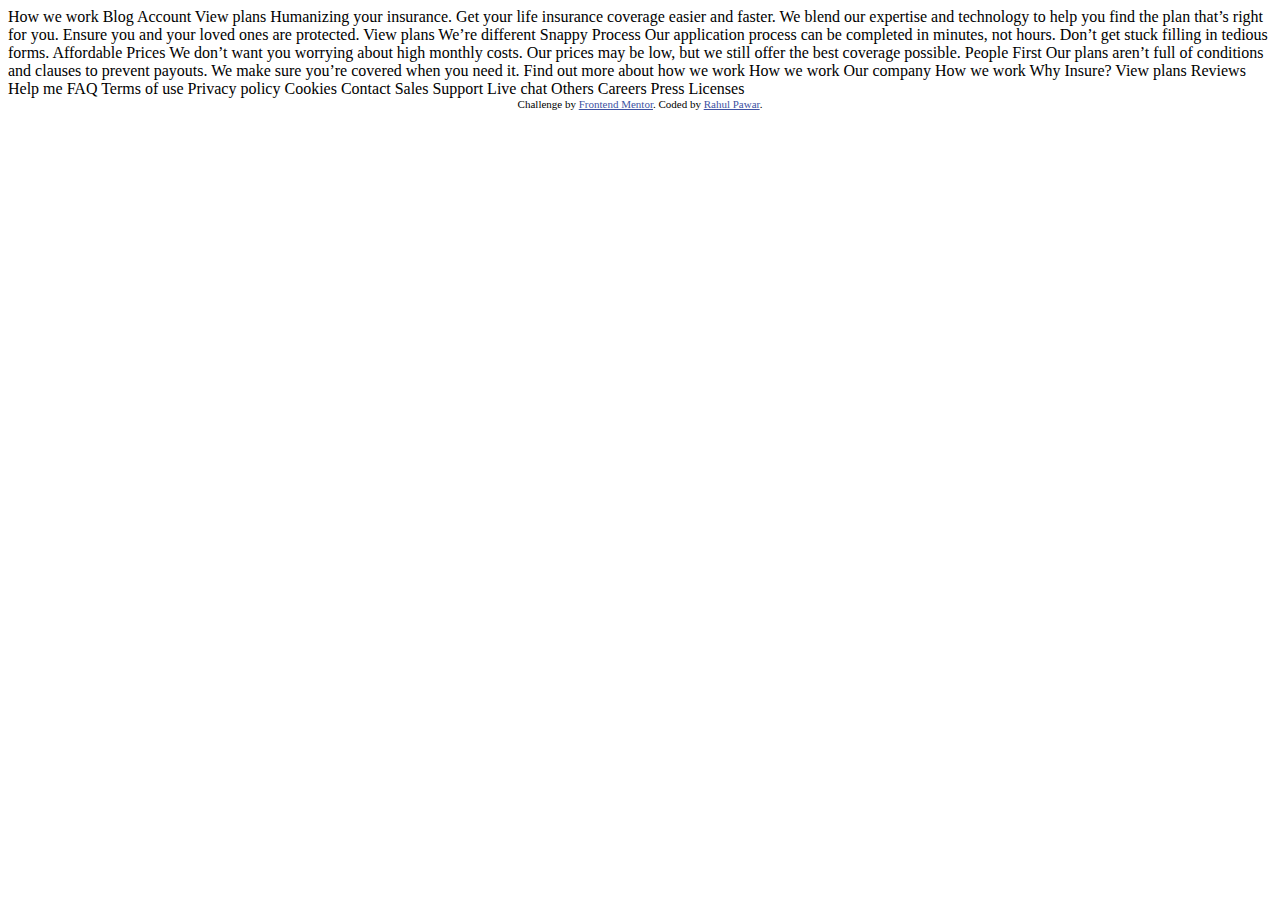
==== challenge2/index.html @ 1492d922 "Added my name as coder" ====
<!DOCTYPE html>
<html lang="en">
  <head>
    <meta charset="UTF-8" />
    <meta name="viewport" content="width=device-width, initial-scale=1.0" />
    <!-- displays site properly based on user's device -->

    <title>Challenge 2 | Insure landing page</title>

    <!-- Feel free to remove these styles or customise in your own stylesheet 👍 -->
    <style>
      .attribution {
        font-size: 11px;
        text-align: center;
      }
      .attribution a {
        color: #3e52a3;
      }
    </style>
  </head>
  <body>
    How we work Blog Account View plans Humanizing your insurance. Get your life
    insurance coverage easier and faster. We blend our expertise and technology
    to help you find the plan that’s right for you. Ensure you and your loved
    ones are protected. View plans We’re different Snappy Process Our
    application process can be completed in minutes, not hours. Don’t get stuck
    filling in tedious forms. Affordable Prices We don’t want you worrying about
    high monthly costs. Our prices may be low, but we still offer the best
    coverage possible. People First Our plans aren’t full of conditions and
    clauses to prevent payouts. We make sure you’re covered when you need it.
    Find out more about how we work How we work Our company How we work Why
    Insure? View plans Reviews Help me FAQ Terms of use Privacy policy Cookies
    Contact Sales Support Live chat Others Careers Press Licenses

    <div class="attribution">
      Challenge by
      <a href="https://www.frontendmentor.io?ref=challenge" target="_blank"
        >Frontend Mentor</a
      >. Coded by <a href="#">Rahul Pawar</a>.
    </div>
  </body>
</html>
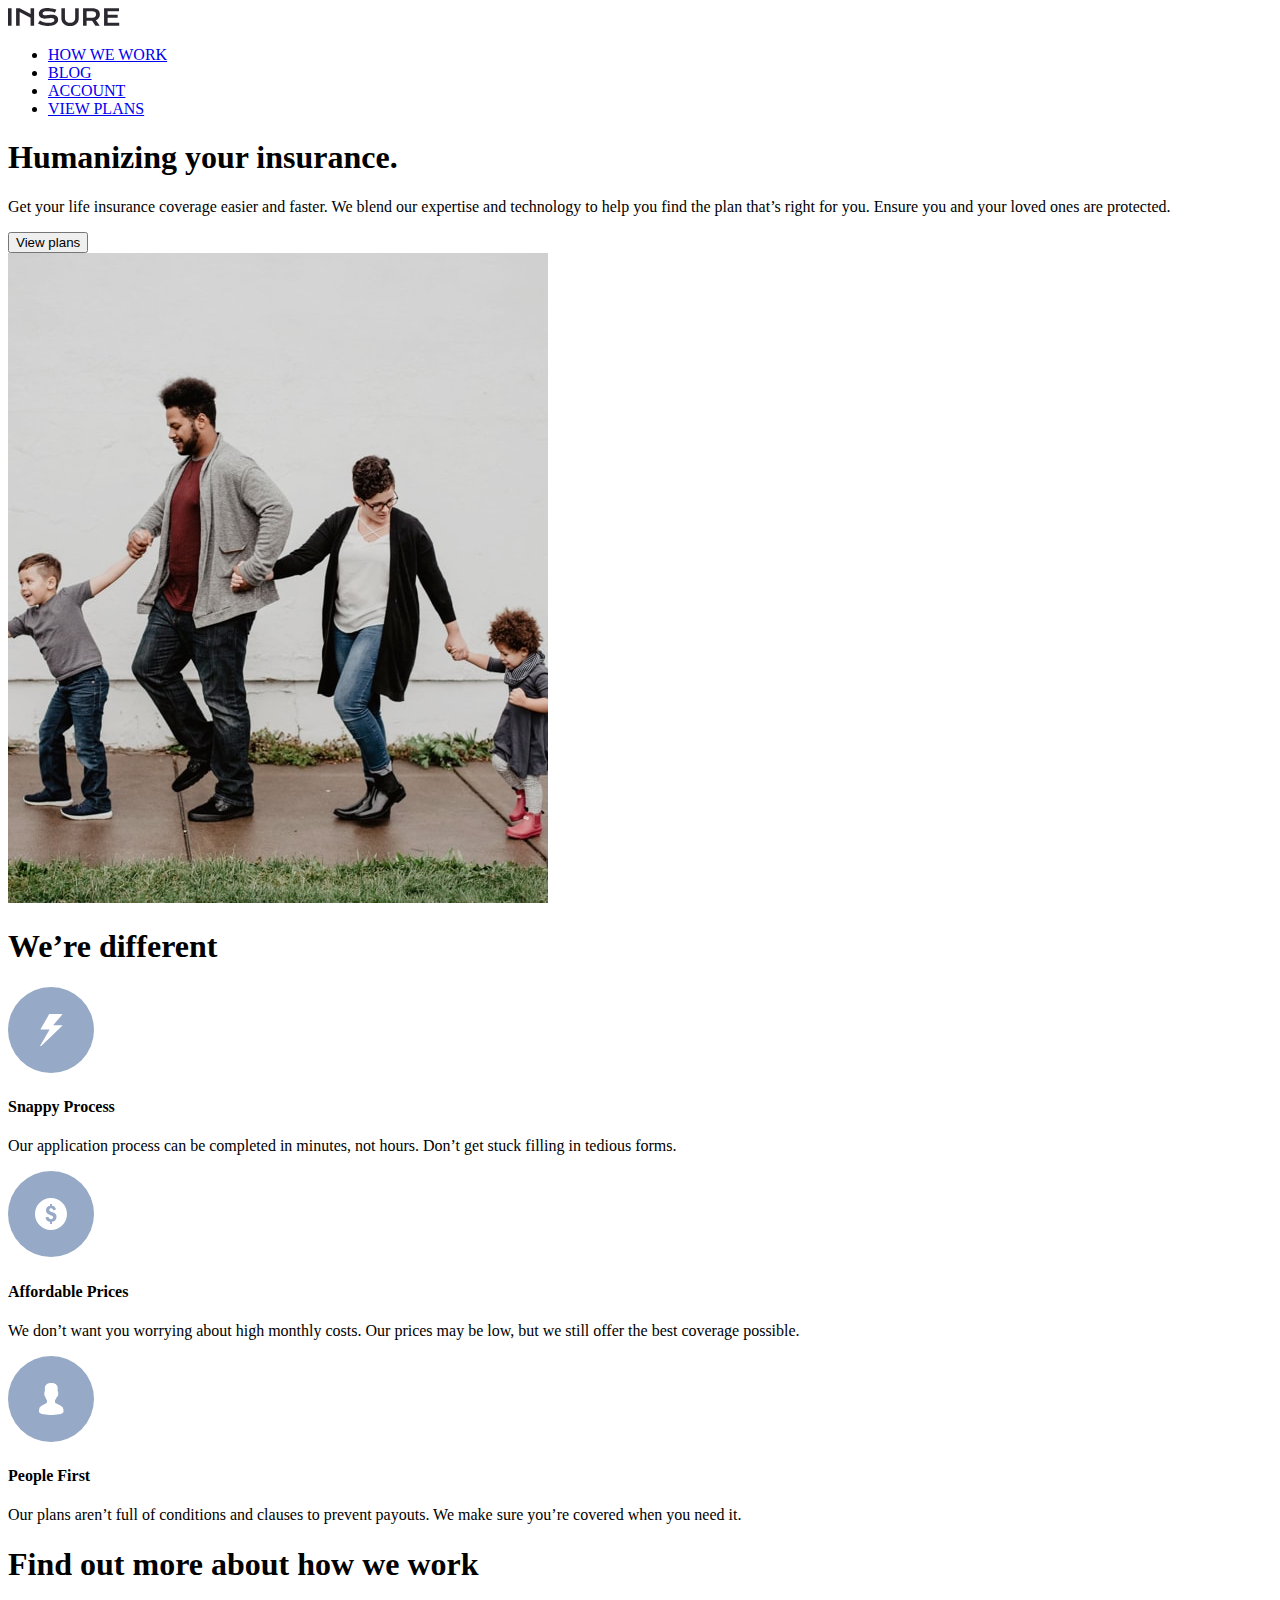
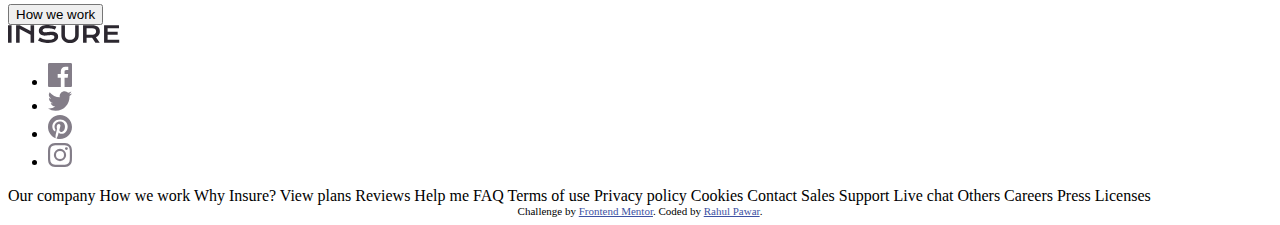
==== commit 20c6f934: "Added HTML Code" ====
--- a/challenge2/index.html
+++ b/challenge2/index.html
@@ -3,6 +3,7 @@
   <head>
     <meta charset="UTF-8" />
     <meta name="viewport" content="width=device-width, initial-scale=1.0" />
+    <meta http-eqiv="X-UA-Compatible" content="ie=edge">
     <!-- displays site properly based on user's device -->
 
     <title>Challenge 2 | Insure landing page</title>
@@ -19,16 +20,99 @@
     </style>
   </head>
   <body>
-    How we work Blog Account View plans Humanizing your insurance. Get your life
-    insurance coverage easier and faster. We blend our expertise and technology
-    to help you find the plan that’s right for you. Ensure you and your loved
-    ones are protected. View plans We’re different Snappy Process Our
-    application process can be completed in minutes, not hours. Don’t get stuck
-    filling in tedious forms. Affordable Prices We don’t want you worrying about
-    high monthly costs. Our prices may be low, but we still offer the best
-    coverage possible. People First Our plans aren’t full of conditions and
-    clauses to prevent payouts. We make sure you’re covered when you need it.
-    Find out more about how we work How we work Our company How we work Why
+    <nav class="navbar">
+     <div class="container">
+      <div class="flex">
+        <img src="./images/logo.svg" alt="INSURE logo">
+        <ul>
+          <li><a href="#">HOW WE WORK</a></li>
+        <li><a href="#">BLOG</a></li>
+        <li><a href="#">ACCOUNT</a></li>
+        <li><a href="#">VIEW PLANS</a></li>
+        </ul>
+      </div>
+     </div>
+    </nav>
+    <header>
+      <div class="container">
+        <div class="flex">
+         <div>
+          <h1>
+            Humanizing your insurance. 
+          </h1>
+          <p>
+            
+            Get your life insurance coverage easier and faster. We blend our expertise and technology
+           to help you find the plan that’s right for you. Ensure you and your loved
+           ones are protected. 
+          </p>
+          <button class="btn">
+            View plans
+          </button>
+         </div>
+         <div>
+           <img src="./images/image-intro-desktop.jpg">
+         </div>
+        </div>
+      </div>
+    </header>
+    <div class="container">
+      <h1>We’re different</h1>
+      <div class="flex">
+        <div>
+          <img src="./images/icon-snappy-process.svg" alt="snappy logo">
+          <h4>Snappy Process</h4>
+          <p> Our application process can be completed in minutes, not hours. Don’t get stuck
+            filling in tedious forms.</p>
+        </div>
+        <div>
+          <img src="./images/icon-affordable-prices.svg" alt="price icon">
+          <h4> Affordable Prices </h4>
+          <p>We don’t want you worrying about
+            high monthly costs. Our prices may be low, but we still offer the best
+            coverage possible. </p>
+        </div>
+        <div>
+          <img src="./images/icon-people-first.svg" alt="ppl first">
+          <h4>People First </h4>
+          <p>
+            Our plans aren’t full of conditions and
+            clauses to prevent payouts. We make sure you’re covered when you need it.</p>
+        </div>
+      </div>
+    </div>
+    <section class="container bg">
+      <!-- it has padding take care while css -->
+      <div class="flex">
+        <div>
+          <h1>Find out more about how we work</h1>
+        </div>
+        <div>
+          <button class="btn">How we work</button>
+        </div>
+      </div>
+    </section>
+    <footer>
+      <div class="container">
+        <div class="flex">
+          <div>
+            <img src="./images/logo.svg" alt="INSURE Logo">
+          </div>
+          <div>
+            <ul>
+              <li><i><a href="#"><img src="./images/icon-facebook.svg" alt="FB"></a></i></li>
+              <li><i><a href="#"><img src="./images/icon-twitter.svg" alt="Twitter"></a></i></li>
+              <li><i><a href="#"><img src="./images/icon-pinterest.svg" alt="Pinterest"></a></i></li>
+              <li><i><a href="#"><img src="./images/icon-instagram.svg" alt="Instagram"></a></i></li>
+            </ul>
+          </div>
+        </div>
+        
+      </div>
+    </footer>
+    
+     
+      Our company How we work Why
     Insure? View plans Reviews Help me FAQ Terms of use Privacy policy Cookies
     Contact Sales Support Live chat Others Careers Press Licenses
 
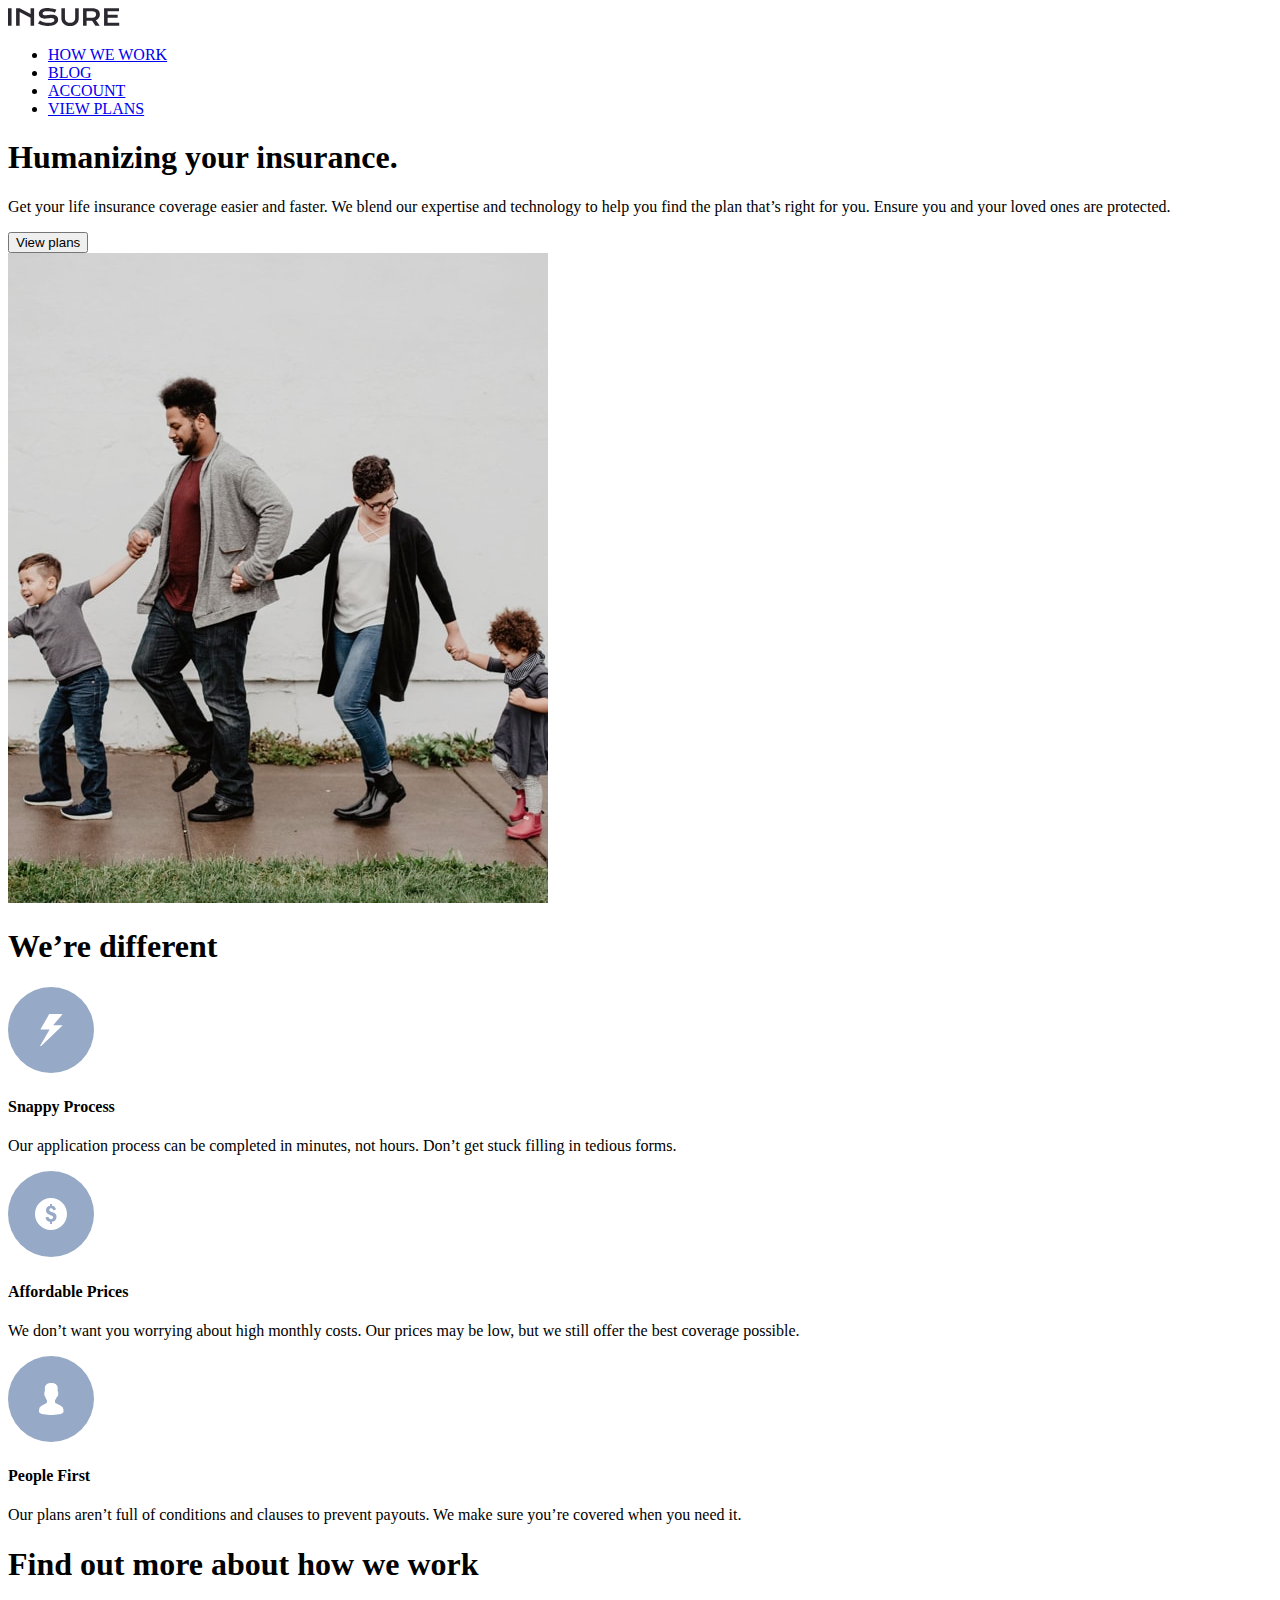
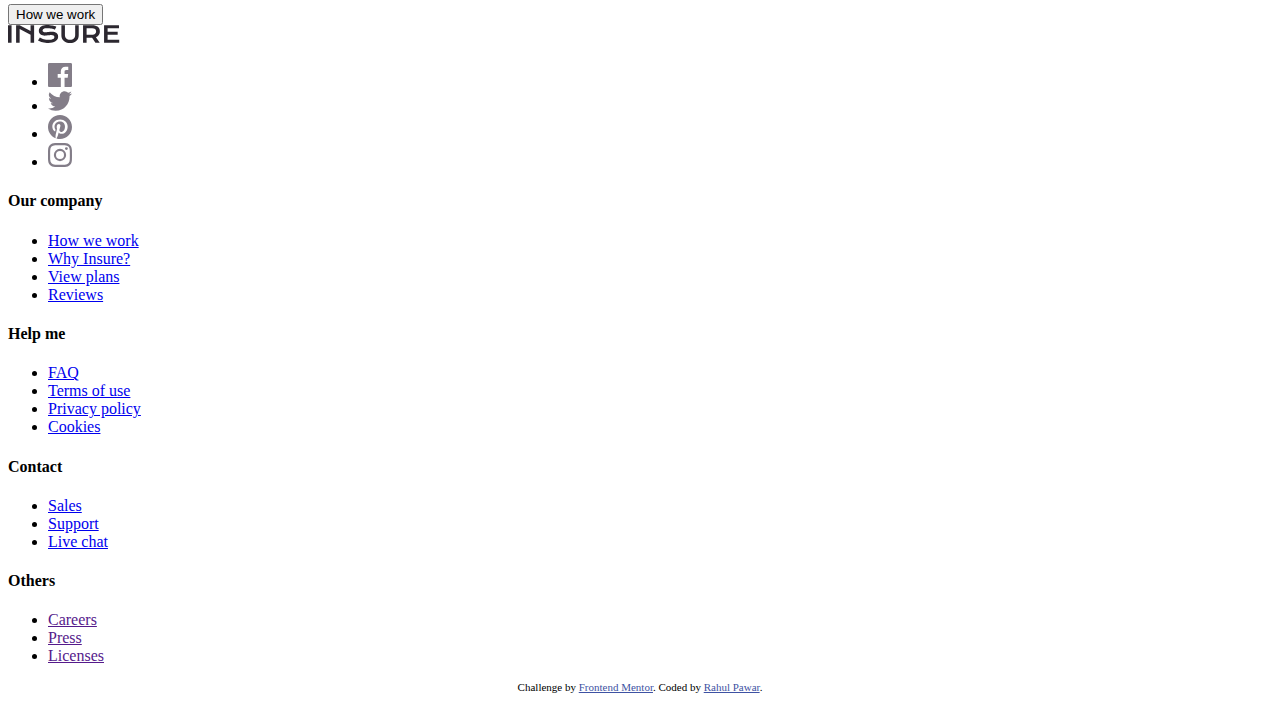
==== commit 72f6caab: "HTML done page content placed" ====
--- a/challenge2/index.html
+++ b/challenge2/index.html
@@ -107,14 +107,48 @@
             </ul>
           </div>
         </div>
-        
+        <div class="flex">
+          <div>
+            <h4>Our company</h4>
+            <ul>
+              <li><a href="#">How we work</a></li>
+              <li><a href="#">Why Insure?</a></li>
+              <li><a href="#">View plans</a></li>
+              <li><a href="#">Reviews</a></li>
+            </ul>
+          </div>
+          <div>
+            <h4>Help me</h4>
+            <ul>
+              <li><a href="#">FAQ</a></li>
+              <li><a href="#">Terms of use</a></li>
+              <li><a href="#">Privacy policy</a></li>
+              <li><a href="#">Cookies</a></li>
+            </ul>
+          </div>
+          <div>
+            <h4>Contact</h4>
+            <ul>
+              <li><a href="#">Sales</a></li>
+              <li><a href="#">Support</a></li>
+              <li><a href="#">Live chat</a></li>
+            </ul>
+          </div>
+          <div>
+            <h4>Others</h4>
+            <ul>
+              <li><a href="">Careers</a></li>
+              <li><a href="">Press </a></li>
+              <li><a href="">Licenses</a></li>
+            </ul>
+          </div>
+        </div>
       </div>
     </footer>
     
      
-      Our company How we work Why
-    Insure? View plans Reviews Help me FAQ Terms of use Privacy policy Cookies
-    Contact Sales Support Live chat Others Careers Press Licenses
+               
+          
 
     <div class="attribution">
       Challenge by
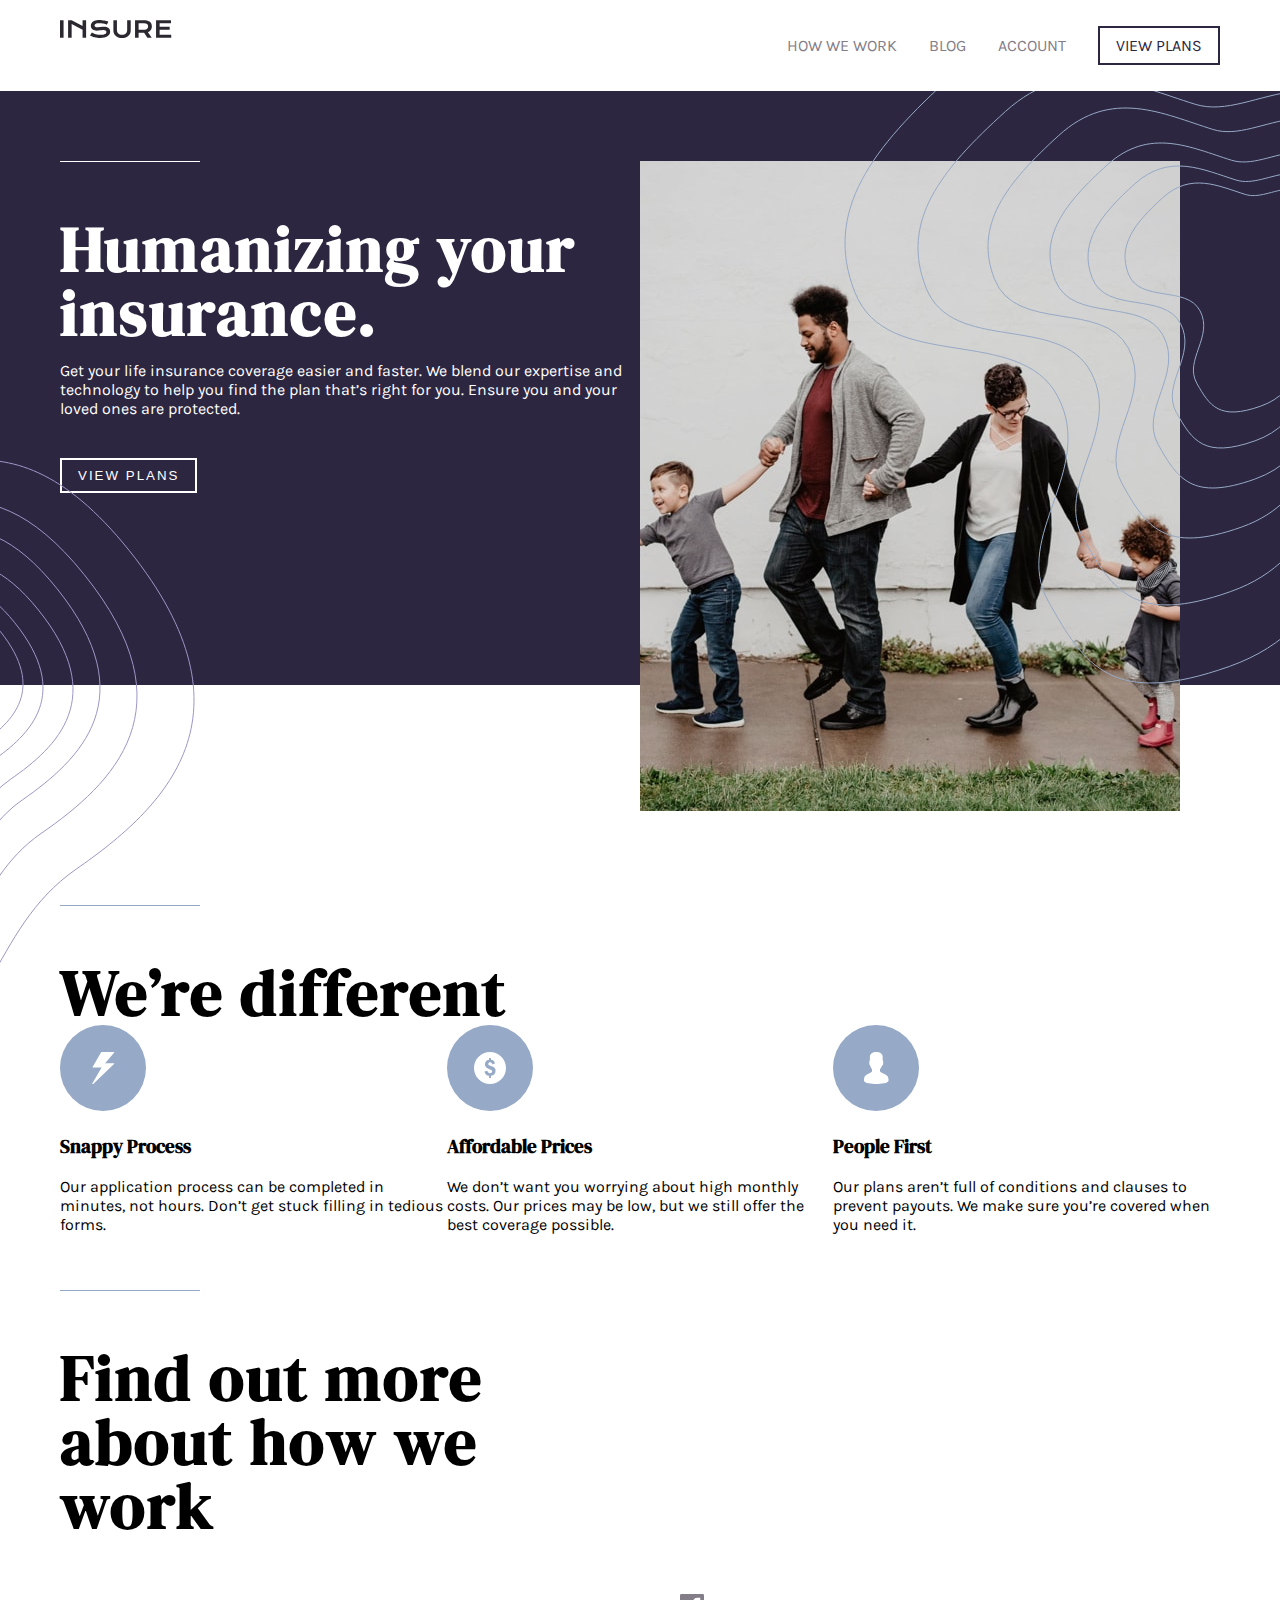
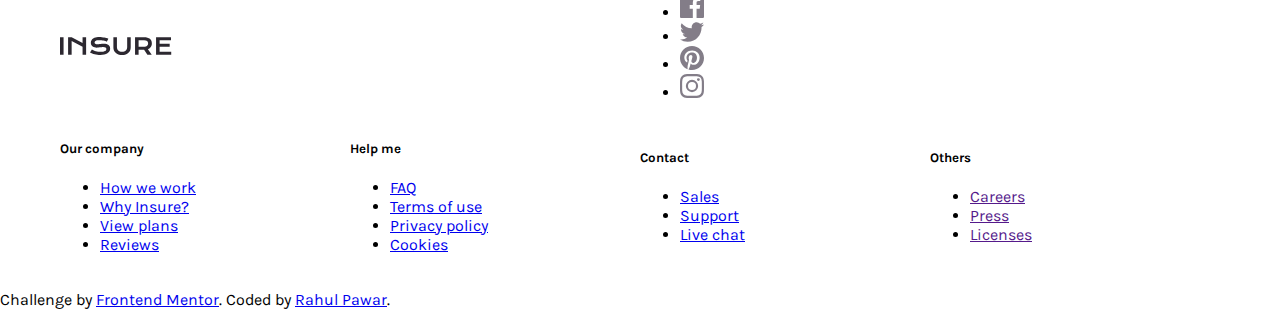
==== commit ae581a7f: "nav and header set" ====
--- a/challenge2/index.html
+++ b/challenge2/index.html
@@ -1,160 +1,151 @@
 <!DOCTYPE html>
 <html lang="en">
-  <head>
-    <meta charset="UTF-8" />
-    <meta name="viewport" content="width=device-width, initial-scale=1.0" />
-    <meta http-eqiv="X-UA-Compatible" content="ie=edge">
-    <!-- displays site properly based on user's device -->
 
-    <title>Challenge 2 | Insure landing page</title>
+<head>
+  <meta charset="UTF-8" />
+  <meta name="viewport" content="width=device-width, initial-scale=1.0" />
+  <meta http-eqiv="X-UA-Compatible" content="ie=edge">
+  <!-- displays site properly based on user's device -->
+  <link rel="icon" type="image/png" sizes="32x32" href="./images/favicon-32x32.png"/>
+  <link href="https://fonts.googleapis.com/css2?family=DM+Serif+Display&display=swap" rel="stylesheet">
+  <link href="https://fonts.googleapis.com/css2?family=Karla&display=swap" rel="stylesheet">
+  <link rel="stylesheet" href="style.css">
+  <title>Challenge 2 | Insure landing page</title>  
+</head>
 
-    <!-- Feel free to remove these styles or customise in your own stylesheet 👍 -->
-    <style>
-      .attribution {
-        font-size: 11px;
-        text-align: center;
-      }
-      .attribution a {
-        color: #3e52a3;
-      }
-    </style>
-  </head>
-  <body>
-    <nav class="navbar">
-     <div class="container">
-      <div class="flex">
-        <img src="./images/logo.svg" alt="INSURE logo">
+<body>
+  <nav class="navbar">
+    <div class="container">
+      <div class="flex start">
+        <div>
+          <img src="./images/logo.svg" alt="INSURE logo">
+        </div>
         <ul>
           <li><a href="#">HOW WE WORK</a></li>
-        <li><a href="#">BLOG</a></li>
-        <li><a href="#">ACCOUNT</a></li>
-        <li><a href="#">VIEW PLANS</a></li>
+          <li><a href="#">BLOG</a></li>
+          <li><a href="#">ACCOUNT</a></li>
+          <li><a href="#" class="btn btn-nav">VIEW PLANS</a></li>
         </ul>
       </div>
-     </div>
-    </nav>
-    <header>
-      <div class="container">
-        <div class="flex">
-         <div>
+    </div>
+  </nav>
+  <header>
+    <div class="container">
+      <div class="flex start">
+        <div>
           <h1>
-            Humanizing your insurance. 
+            Humanizing your insurance.
           </h1>
           <p>
-            
+
             Get your life insurance coverage easier and faster. We blend our expertise and technology
-           to help you find the plan that’s right for you. Ensure you and your loved
-           ones are protected. 
+            to help you find the plan that’s right for you. Ensure you and your loved
+            ones are protected.
           </p>
           <button class="btn">
             View plans
           </button>
-         </div>
-         <div>
-           <img src="./images/image-intro-desktop.jpg">
-         </div>
-        </div>
-      </div>
-    </header>
-    <div class="container">
-      <h1>We’re different</h1>
-      <div class="flex">
-        <div>
-          <img src="./images/icon-snappy-process.svg" alt="snappy logo">
-          <h4>Snappy Process</h4>
-          <p> Our application process can be completed in minutes, not hours. Don’t get stuck
-            filling in tedious forms.</p>
         </div>
         <div>
-          <img src="./images/icon-affordable-prices.svg" alt="price icon">
-          <h4> Affordable Prices </h4>
-          <p>We don’t want you worrying about
-            high monthly costs. Our prices may be low, but we still offer the best
-            coverage possible. </p>
-        </div>
-        <div>
-          <img src="./images/icon-people-first.svg" alt="ppl first">
-          <h4>People First </h4>
-          <p>
-            Our plans aren’t full of conditions and
-            clauses to prevent payouts. We make sure you’re covered when you need it.</p>
+          <img src="./images/image-intro-desktop.jpg" class = "main-img"/>
         </div>
       </div>
     </div>
-    <section class="container bg">
-      <!-- it has padding take care while css -->
+  </header>
+  <section class="container">
+    <h1>We’re different</h1>
+    <div class="flex">
+      <div>
+        <img src="./images/icon-snappy-process.svg" alt="snappy logo">
+        <h3>Snappy Process</h3>
+        <p> Our application process can be completed in minutes, not hours. Don’t get stuck
+          filling in tedious forms.</p>
+      </div>
+      <div>
+        <img src="./images/icon-affordable-prices.svg" alt="price icon">
+        <h3> Affordable Prices </h3>
+        <p>We don’t want you worrying about
+          high monthly costs. Our prices may be low, but we still offer the best
+          coverage possible. </p>
+      </div>
+      <div>
+        <img src="./images/icon-people-first.svg" alt="ppl first">
+        <h3>People First </h3>
+        <p>
+          Our plans aren’t full of conditions and
+          clauses to prevent payouts. We make sure you’re covered when you need it.</p>
+      </div>
+    </div>
+  </section>
+  <section class="container bg">
+    <!-- it has padding take care while css -->
+    <div class="flex">
+      <div>
+        <h1>Find out more about how we work</h1>
+      </div>
+      <div>
+        <button class="btn">How we work</button>
+      </div>
+    </div>
+  </section>
+  <footer>
+    <div class="container">
       <div class="flex">
         <div>
-          <h1>Find out more about how we work</h1>
+          <img src="./images/logo.svg" alt="INSURE Logo">
         </div>
         <div>
-          <button class="btn">How we work</button>
+          <ul>
+            <li><i><a href="#"><img src="./images/icon-facebook.svg" alt="FB"></a></i></li>
+            <li><i><a href="#"><img src="./images/icon-twitter.svg" alt="Twitter"></a></i></li>
+            <li><i><a href="#"><img src="./images/icon-pinterest.svg" alt="Pinterest"></a></i></li>
+            <li><i><a href="#"><img src="./images/icon-instagram.svg" alt="Instagram"></a></i></li>
+          </ul>
         </div>
       </div>
-    </section>
-    <footer>
-      <div class="container">
-        <div class="flex">
-          <div>
-            <img src="./images/logo.svg" alt="INSURE Logo">
-          </div>
-          <div>
-            <ul>
-              <li><i><a href="#"><img src="./images/icon-facebook.svg" alt="FB"></a></i></li>
-              <li><i><a href="#"><img src="./images/icon-twitter.svg" alt="Twitter"></a></i></li>
-              <li><i><a href="#"><img src="./images/icon-pinterest.svg" alt="Pinterest"></a></i></li>
-              <li><i><a href="#"><img src="./images/icon-instagram.svg" alt="Instagram"></a></i></li>
-            </ul>
-          </div>
+      <div class="flex">
+        <div>
+          <h5>Our company</h5>
+          <ul>
+            <li><a href="#">How we work</a></li>
+            <li><a href="#">Why Insure?</a></li>
+            <li><a href="#">View plans</a></li>
+            <li><a href="#">Reviews</a></li>
+          </ul>
         </div>
-        <div class="flex">
-          <div>
-            <h4>Our company</h4>
-            <ul>
-              <li><a href="#">How we work</a></li>
-              <li><a href="#">Why Insure?</a></li>
-              <li><a href="#">View plans</a></li>
-              <li><a href="#">Reviews</a></li>
-            </ul>
-          </div>
-          <div>
-            <h4>Help me</h4>
-            <ul>
-              <li><a href="#">FAQ</a></li>
-              <li><a href="#">Terms of use</a></li>
-              <li><a href="#">Privacy policy</a></li>
-              <li><a href="#">Cookies</a></li>
-            </ul>
-          </div>
-          <div>
-            <h4>Contact</h4>
-            <ul>
-              <li><a href="#">Sales</a></li>
-              <li><a href="#">Support</a></li>
-              <li><a href="#">Live chat</a></li>
-            </ul>
-          </div>
-          <div>
-            <h4>Others</h4>
-            <ul>
-              <li><a href="">Careers</a></li>
-              <li><a href="">Press </a></li>
-              <li><a href="">Licenses</a></li>
-            </ul>
-          </div>
+        <div>
+          <h5>Help me</h5>
+          <ul>
+            <li><a href="#">FAQ</a></li>
+            <li><a href="#">Terms of use</a></li>
+            <li><a href="#">Privacy policy</a></li>
+            <li><a href="#">Cookies</a></li>
+          </ul>
+        </div>
+        <div>
+          <h5>Contact</h5>
+          <ul>
+            <li><a href="#">Sales</a></li>
+            <li><a href="#">Support</a></li>
+            <li><a href="#">Live chat</a></li>
+          </ul>
+        </div>
+        <div>
+          <h5>Others</h5>
+          <ul>
+            <li><a href="">Careers</a></li>
+            <li><a href="">Press </a></li>
+            <li><a href="">Licenses</a></li>
+          </ul>
         </div>
       </div>
-    </footer>
-    
-     
-               
-          
+    </div>
+  </footer>
+  <div class="attribution">
+    Challenge by
+    <a href="https://www.frontendmentor.io?ref=challenge" target="_blank">Frontend Mentor</a>. Coded by <a
+      href="#">Rahul Pawar</a>.
+  </div>
+</body>
 
-    <div class="attribution">
-      Challenge by
-      <a href="https://www.frontendmentor.io?ref=challenge" target="_blank"
-        >Frontend Mentor</a
-      >. Coded by <a href="#">Rahul Pawar</a>.
-    </div>
-  </body>
-</html>
+</html>--- a/challenge2/style.css
+++ b/challenge2/style.css
@@ -0,0 +1,134 @@
+ /* Dark Violet: #2D2640
+ Grayish Blue: #95A9C6
+
+- Very Dark Violet: #2B272F
+- Dark Grayish Violet: #837D87
+- Very Light Gray: #FAFAFA */
+/* heading: font-family: 'DM Serif Display', serif; */
+/* body : font-family: 'Karla', sans-serif; */
+
+/*Intial css to*/
+*{
+    box-sizing: border-box;
+    
+}
+body{
+    font-family: 'Karla', sans-serif;
+    margin:0;
+}
+h1,h3{
+    font-family: 'DM Serif Display', serif;
+}
+.container{
+    margin: 0 auto;
+    padding: 20px;
+    max-width: 100%;
+    width: 1200px;
+}
+.btn{
+    border: 2px solid white;
+    padding: 8px 16px;
+    margin-top: 24px;
+    color: white;
+    background-color: transparent;
+    cursor: pointer;
+    letter-spacing: 2px;
+    text-transform: uppercase;
+}
+.btn-nav{
+    color: #2D2640 !important;
+    border: 2px solid #2D2640;
+}
+
+.flex{
+    display: flex;
+    align-items: center;
+    justify-content: space-between;
+}
+.flex>div{
+    flex: 1;
+}
+.start{
+    align-items: flex-start ;
+}
+
+/*Styling the navigation bar*/
+        
+nav.navbar ul{
+    display: flex;
+    align-items: center;
+    list-style-type: none;
+    padding: 0;
+}
+nav.navbar li{
+    margin-left: 32px;
+}
+nav.navbar li a{
+    text-decoration: none;
+    color: #837D87;
+    letter-spacing: 0;
+}
+
+/*styling the header section*/
+header{
+     background-color: #2D2640 ;
+     color: white;
+     padding: 50px 0;
+     position: relative;
+     margin-bottom: 200px;
+}
+h1 {
+    font-size: 4em;
+    letter-spacing: 2px;
+    line-height: 1;
+    position: relative;
+    margin: 0;
+    padding-top: 56px;
+}
+header::after{
+    content: '';
+    background-image: url('./images/bg-pattern-intro-right-desktop.svg');
+    background-repeat: no-repeat;
+    background-position: top right;
+    position: absolute;
+    top:0;
+    right:0;
+    height: 100%;
+    width: 100%;
+}
+header::before{
+    content: '';
+    background-image: url('./images/bg-pattern-intro-left-desktop.svg');
+    background-repeat: no-repeat;
+    background-position: bottom left;
+    position: absolute;
+    bottom: -47%;
+    left:0;
+    height: 100%;
+    width: 100%;
+}
+h1::before{
+    content: '';
+    background-color: white;
+    position: absolute;
+    top:0;
+    left: 0;
+    height: 1px;
+    width: 140px;
+}
+.main-img{
+    margin-bottom: -200px; 
+    /* just to make img down if used margin top box size will increase and desired result isnt achived */
+}
+/*adding common section style*/
+section{
+
+}
+section h1::before{
+    background-color:  #95A9C6;
+}
+
+/*styling the footer*/
+footer{
+
+}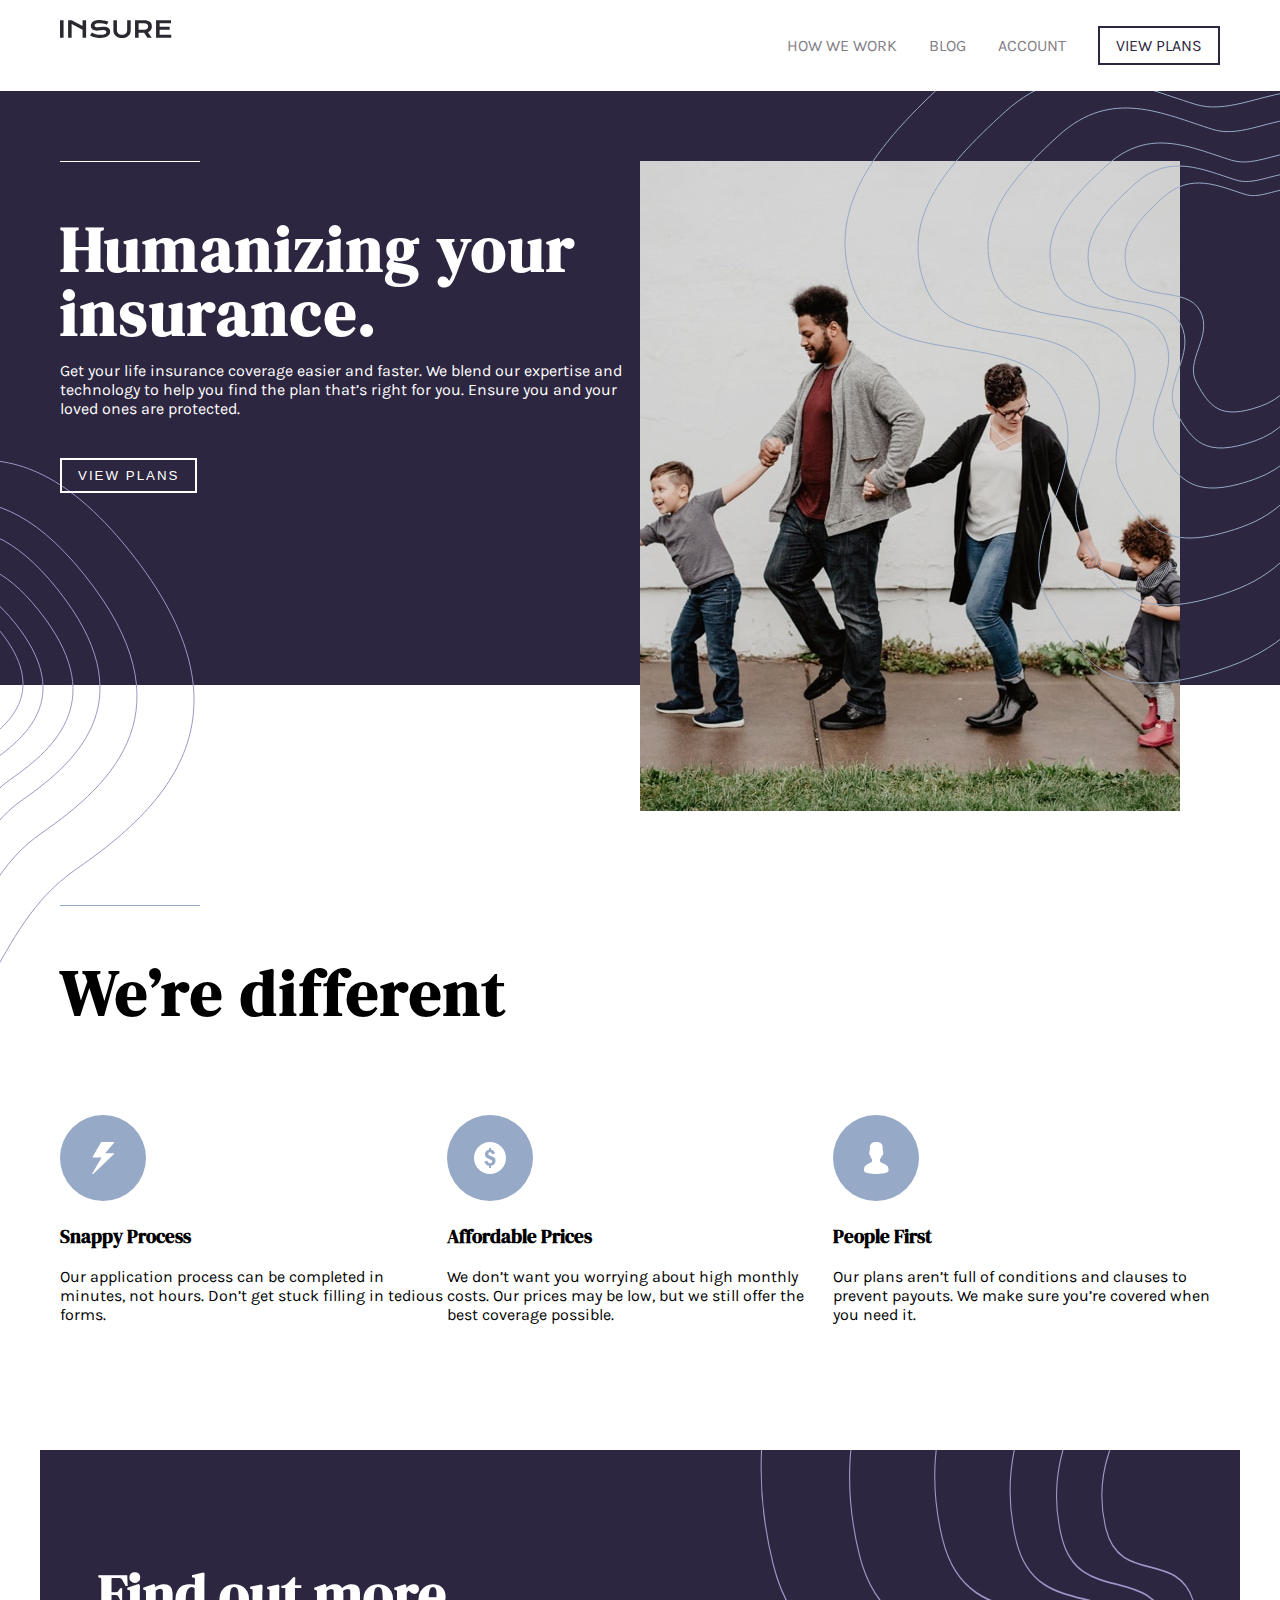
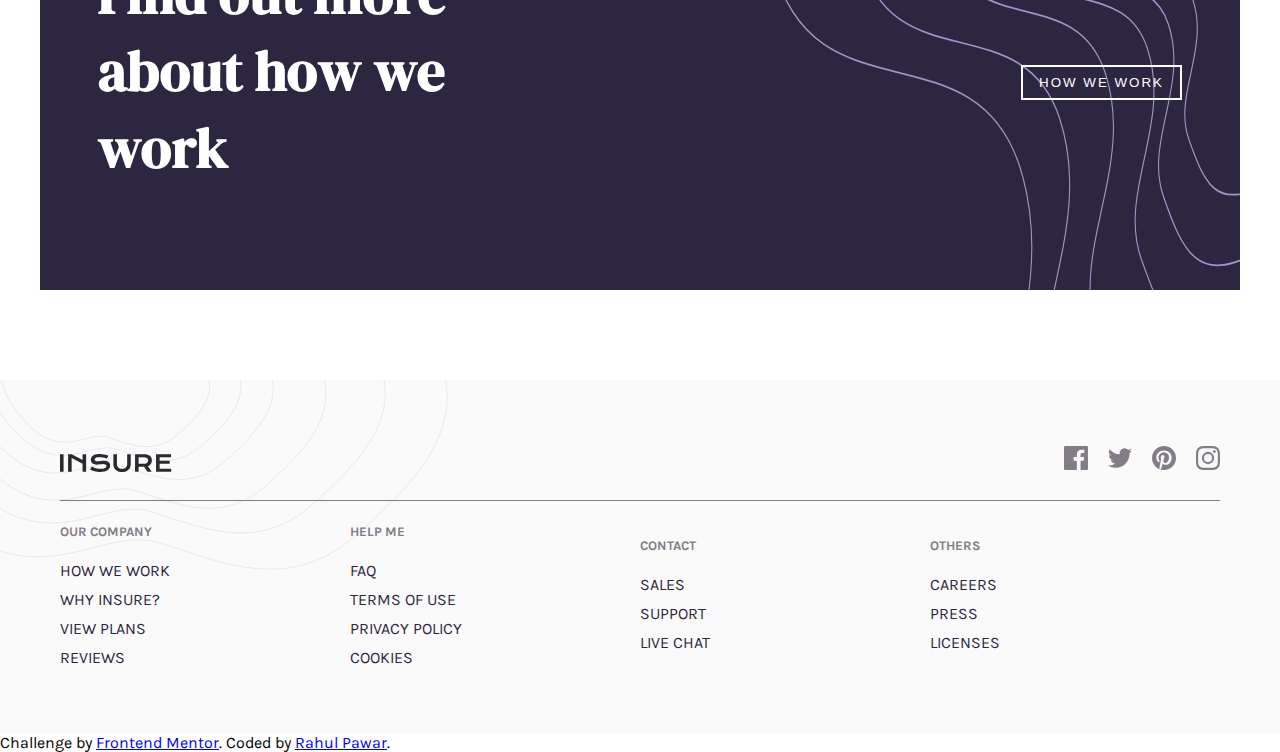
==== commit 5523e412: "Desktop view complete except svg icon hover" ====
--- a/challenge2/index.html
+++ b/challenge2/index.html
@@ -4,13 +4,13 @@
 <head>
   <meta charset="UTF-8" />
   <meta name="viewport" content="width=device-width, initial-scale=1.0" />
-  <meta http-eqiv="X-UA-Compatible" content="ie=edge">
+  <meta http-eqiv="X-UA-Compatible" content="ie=edge" />
   <!-- displays site properly based on user's device -->
-  <link rel="icon" type="image/png" sizes="32x32" href="./images/favicon-32x32.png"/>
-  <link href="https://fonts.googleapis.com/css2?family=DM+Serif+Display&display=swap" rel="stylesheet">
-  <link href="https://fonts.googleapis.com/css2?family=Karla&display=swap" rel="stylesheet">
-  <link rel="stylesheet" href="style.css">
-  <title>Challenge 2 | Insure landing page</title>  
+  <link rel="icon" type="image/png" sizes="32x32" href="./images/favicon-32x32.png" />
+  <link href="https://fonts.googleapis.com/css2?family=DM+Serif+Display&display=swap" rel="stylesheet" />
+  <link href="https://fonts.googleapis.com/css2?family=Karla&display=swap" rel="stylesheet" />
+  <link rel="stylesheet" href="style.css" />
+  <title>Challenge 2 | Insure landing page</title>
 </head>
 
 <body>
@@ -18,13 +18,13 @@
     <div class="container">
       <div class="flex start">
         <div>
-          <img src="./images/logo.svg" alt="INSURE logo">
+          <img src="./images/logo.svg" alt="INSURE logo" />
         </div>
         <ul>
           <li><a href="#">HOW WE WORK</a></li>
           <li><a href="#">BLOG</a></li>
           <li><a href="#">ACCOUNT</a></li>
-          <li><a href="#" class="btn btn-nav">VIEW PLANS</a></li>
+          <li><a href="#" class="btn btn-nav" id="violet-btn">VIEW PLANS</a></li>
         </ul>
       </div>
     </div>
@@ -37,17 +37,16 @@
             Humanizing your insurance.
           </h1>
           <p>
-
-            Get your life insurance coverage easier and faster. We blend our expertise and technology
-            to help you find the plan that’s right for you. Ensure you and your loved
-            ones are protected.
+            Get your life insurance coverage easier and faster. We blend our
+            expertise and technology to help you find the plan that’s right
+            for you. Ensure you and your loved ones are protected.
           </p>
           <button class="btn">
             View plans
           </button>
         </div>
         <div>
-          <img src="./images/image-intro-desktop.jpg" class = "main-img"/>
+          <img src="./images/image-intro-desktop.jpg" class="main-img" />
         </div>
       </div>
     </div>
@@ -55,53 +54,63 @@
   <section class="container">
     <h1>We’re different</h1>
     <div class="flex">
-      <div>
-        <img src="./images/icon-snappy-process.svg" alt="snappy logo">
+      <div class="margin-for-heading">
+        <img src="./images/icon-snappy-process.svg" alt="snappy logo" />
         <h3>Snappy Process</h3>
-        <p> Our application process can be completed in minutes, not hours. Don’t get stuck
-          filling in tedious forms.</p>
+        <p>
+          Our application process can be completed in minutes, not hours.
+          Don’t get stuck filling in tedious forms.
+        </p>
       </div>
-      <div>
-        <img src="./images/icon-affordable-prices.svg" alt="price icon">
-        <h3> Affordable Prices </h3>
-        <p>We don’t want you worrying about
-          high monthly costs. Our prices may be low, but we still offer the best
-          coverage possible. </p>
+      <div class="margin-for-heading">
+        <img src="./images/icon-affordable-prices.svg" alt="price icon" />
+        <h3>Affordable Prices</h3>
+        <p>
+          We don’t want you worrying about high monthly costs. Our prices may
+          be low, but we still offer the best coverage possible.
+        </p>
       </div>
-      <div>
-        <img src="./images/icon-people-first.svg" alt="ppl first">
-        <h3>People First </h3>
+      <div class="margin-for-heading">
+        <img src="./images/icon-people-first.svg" alt="ppl first" />
+        <h3>People First</h3>
         <p>
-          Our plans aren’t full of conditions and
-          clauses to prevent payouts. We make sure you’re covered when you need it.</p>
+          Our plans aren’t full of conditions and clauses to prevent payouts.
+          We make sure you’re covered when you need it.
+        </p>
       </div>
     </div>
   </section>
-  <section class="container bg">
+  <section class="container bg-dark-voilet">
     <!-- it has padding take care while css -->
     <div class="flex">
       <div>
-        <h1>Find out more about how we work</h1>
+        <h2>Find out more about how we work</h2>
       </div>
-      <div>
-        <button class="btn">How we work</button>
-      </div>
+
+      <button class="btn">How we work</button>
     </div>
   </section>
   <footer>
     <div class="container">
-      <div class="flex">
+      <div class="flex social-btn">
         <div>
-          <img src="./images/logo.svg" alt="INSURE Logo">
+          <img src="./images/logo.svg" alt="INSURE Logo" />
         </div>
-        <div>
-          <ul>
-            <li><i><a href="#"><img src="./images/icon-facebook.svg" alt="FB"></a></i></li>
-            <li><i><a href="#"><img src="./images/icon-twitter.svg" alt="Twitter"></a></i></li>
-            <li><i><a href="#"><img src="./images/icon-pinterest.svg" alt="Pinterest"></a></i></li>
-            <li><i><a href="#"><img src="./images/icon-instagram.svg" alt="Instagram"></a></i></li>
-          </ul>
-        </div>
+
+        <ul class="flex">
+          <li>
+            <i><a href="#"><img src="./images/icon-facebook.svg" alt="FB" /></a></i>
+          </li>
+          <li>
+            <i><a href="#"><img src="./images/icon-twitter.svg" alt="Twitter" /></a></i>
+          </li>
+          <li>
+            <i><a href="#"><img src="./images/icon-pinterest.svg" alt="Pinterest" /></a></i>
+          </li>
+          <li>
+            <i><a href="#"><img src="./images/icon-instagram.svg" alt="Instagram" /></a></i>
+          </li>
+        </ul>
       </div>
       <div class="flex">
         <div>
--- a/challenge2/style.css
+++ b/challenge2/style.css
@@ -1,4 +1,4 @@
- /* Dark Violet: #2D2640
+/* Dark Violet: #2D2640
  Grayish Blue: #95A9C6
 
 - Very Dark Violet: #2B272F
@@ -8,127 +8,195 @@
 /* body : font-family: 'Karla', sans-serif; */
 
 /*Intial css to*/
-*{
-    box-sizing: border-box;
-    
-}
-body{
-    font-family: 'Karla', sans-serif;
-    margin:0;
-}
-h1,h3{
-    font-family: 'DM Serif Display', serif;
-}
-.container{
-    margin: 0 auto;
-    padding: 20px;
-    max-width: 100%;
-    width: 1200px;
-}
-.btn{
-    border: 2px solid white;
-    padding: 8px 16px;
-    margin-top: 24px;
-    color: white;
-    background-color: transparent;
-    cursor: pointer;
-    letter-spacing: 2px;
-    text-transform: uppercase;
-}
-.btn-nav{
-    color: #2D2640 !important;
-    border: 2px solid #2D2640;
-}
-
-.flex{
-    display: flex;
-    align-items: center;
-    justify-content: space-between;
-}
-.flex>div{
-    flex: 1;
-}
-.start{
-    align-items: flex-start ;
+* {
+  box-sizing: border-box;
+}
+body {
+  font-family: "Karla", sans-serif;
+  margin: 0;
+}
+h1,
+h2,
+h3 {
+  font-family: "DM Serif Display", serif;
+}
+.container {
+  margin: 0 auto;
+  padding: 20px;
+  max-width: 100%;
+  width: 1200px;
+}
+.btn {
+  border: 2px solid white;
+  padding: 8px 16px;
+  margin-top: 24px;
+  color: white;
+  background-color: transparent;
+  cursor: pointer;
+  letter-spacing: 2px;
+  text-transform: uppercase;
+}
+.btn-nav {
+  color: #2d2640 ;
+  border: 2px solid #2d2640;
+}
+
+.flex {
+  display: flex;
+  align-items: center;
+  justify-content: space-between;
+}
+.flex > div {
+  flex: 1;
+}
+.start {
+  align-items: flex-start;
+}
+button.btn:hover{
+    color: #2d2640 ;
+    background-color: white;
 }
 
 /*Styling the navigation bar*/
-        
-nav.navbar ul{
-    display: flex;
-    align-items: center;
-    list-style-type: none;
-    padding: 0;
-}
-nav.navbar li{
-    margin-left: 32px;
-}
-nav.navbar li a{
-    text-decoration: none;
-    color: #837D87;
-    letter-spacing: 0;
+
+nav.navbar ul {
+  display: flex;
+  align-items: center;
+  list-style-type: none;
+  padding: 0;
+}
+nav.navbar li {
+  margin-left: 32px;
+}
+nav.navbar li a {
+  text-decoration: none;
+  color: #837d87;
+  letter-spacing: 0;
+}
+#violet-btn{
+  color: #2d2640 
+}
+#violet-btn:hover{
+   background-color: #2D2640;
+   color: white;
 }
 
 /*styling the header section*/
-header{
-     background-color: #2D2640 ;
-     color: white;
-     padding: 50px 0;
-     position: relative;
-     margin-bottom: 200px;
+header {
+  background-color: #2d2640;
+  color: white;
+  padding: 50px 0;
+  position: relative;
+  margin-bottom: 200px;
+}
+header * {
+  z-index: 1;
 }
 h1 {
-    font-size: 4em;
-    letter-spacing: 2px;
-    line-height: 1;
-    position: relative;
-    margin: 0;
-    padding-top: 56px;
-}
-header::after{
-    content: '';
-    background-image: url('./images/bg-pattern-intro-right-desktop.svg');
-    background-repeat: no-repeat;
-    background-position: top right;
-    position: absolute;
-    top:0;
-    right:0;
-    height: 100%;
-    width: 100%;
-}
-header::before{
-    content: '';
-    background-image: url('./images/bg-pattern-intro-left-desktop.svg');
-    background-repeat: no-repeat;
-    background-position: bottom left;
-    position: absolute;
-    bottom: -47%;
-    left:0;
-    height: 100%;
-    width: 100%;
-}
-h1::before{
-    content: '';
-    background-color: white;
-    position: absolute;
-    top:0;
-    left: 0;
-    height: 1px;
-    width: 140px;
-}
-.main-img{
-    margin-bottom: -200px; 
-    /* just to make img down if used margin top box size will increase and desired result isnt achived */
+  font-size: 4em;
+  letter-spacing: 2px;
+  line-height: 1;
+  position: relative;
+  margin: 0;
+  padding-top: 56px;
+}
+header::after {
+  content: "";
+  background-image: url("./images/bg-pattern-intro-right-desktop.svg");
+  background-repeat: no-repeat;
+  background-position: top right;
+  position: absolute;
+  top: 0;
+  right: 0;
+  height: 100%;
+  width: 50%;
+  z-index: 1;
+}
+header::before {
+  content: "";
+  background-image: url("./images/bg-pattern-intro-left-desktop.svg");
+  background-repeat: no-repeat;
+  background-position: bottom left;
+  position: absolute;
+  bottom: -47%;
+  left: 0;
+  height: 100%;
+  width: 100%;
+  z-index: 0;
+}
+h1::before {
+  content: "";
+  background-color: white;
+  position: absolute;
+  top: 0;
+  left: 0;
+  height: 1px;
+  width: 140px;
+}
+/*
+ dont use before and after henceforth as u cant click on buttons 
+ z- index is solution but use it only if there are 2 patterns else go for bg-img
+ */
+.main-img {
+  margin-bottom: -200px;
+  /* just to make img down if used margin top box size will increase and desired result isnt achived */
 }
 /*adding common section style*/
-section{
-
-}
-section h1::before{
-    background-color:  #95A9C6;
+
+section h1::before {
+  background-color: #95a9c6;
+}
+.margin-for-heading {
+  margin-top: 90px;
+}
+.bg-dark-voilet {
+  background-color: #2d2640;
+  padding: 58px;
+  color: white;
+  margin: 90px auto;
+  background-image: url("./images/bg-pattern-how-we-work-desktop.svg");
+  background-repeat: no-repeat;
+  background-position: top right;
+  background-size: 40% 100%; /*background-size: <x-axis> <y-axis>;*/
+}
+
+.bg-dark-voilet h2 {
+  font-size: 3.5em;
+  padding: 0;
+  width: 53%;
 }
 
 /*styling the footer*/
-footer{
-
-}+footer {
+  background-color: #fafafa;
+  padding: 30px 0;
+  background-image: url("./images/bg-pattern-footer-desktop.svg");
+  background-repeat: no-repeat;
+  background-position: top left;
+  background-size: 35% 54%;
+}
+ul.flex {
+  justify-content: center;
+}
+footer h5 {
+  text-transform: uppercase;
+  color: #837d87;
+}
+footer ul.flex li {
+  margin-left: 20px;
+}
+footer ul {
+  list-style-type: none;
+  padding: 0;
+}
+footer li {
+  margin-bottom: 10px;
+}
+footer li a {
+  color: #2d2640;
+  text-transform: uppercase;
+  text-decoration: none;
+}
+.social-btn {
+  border-bottom: 1px solid #837d87;
+}
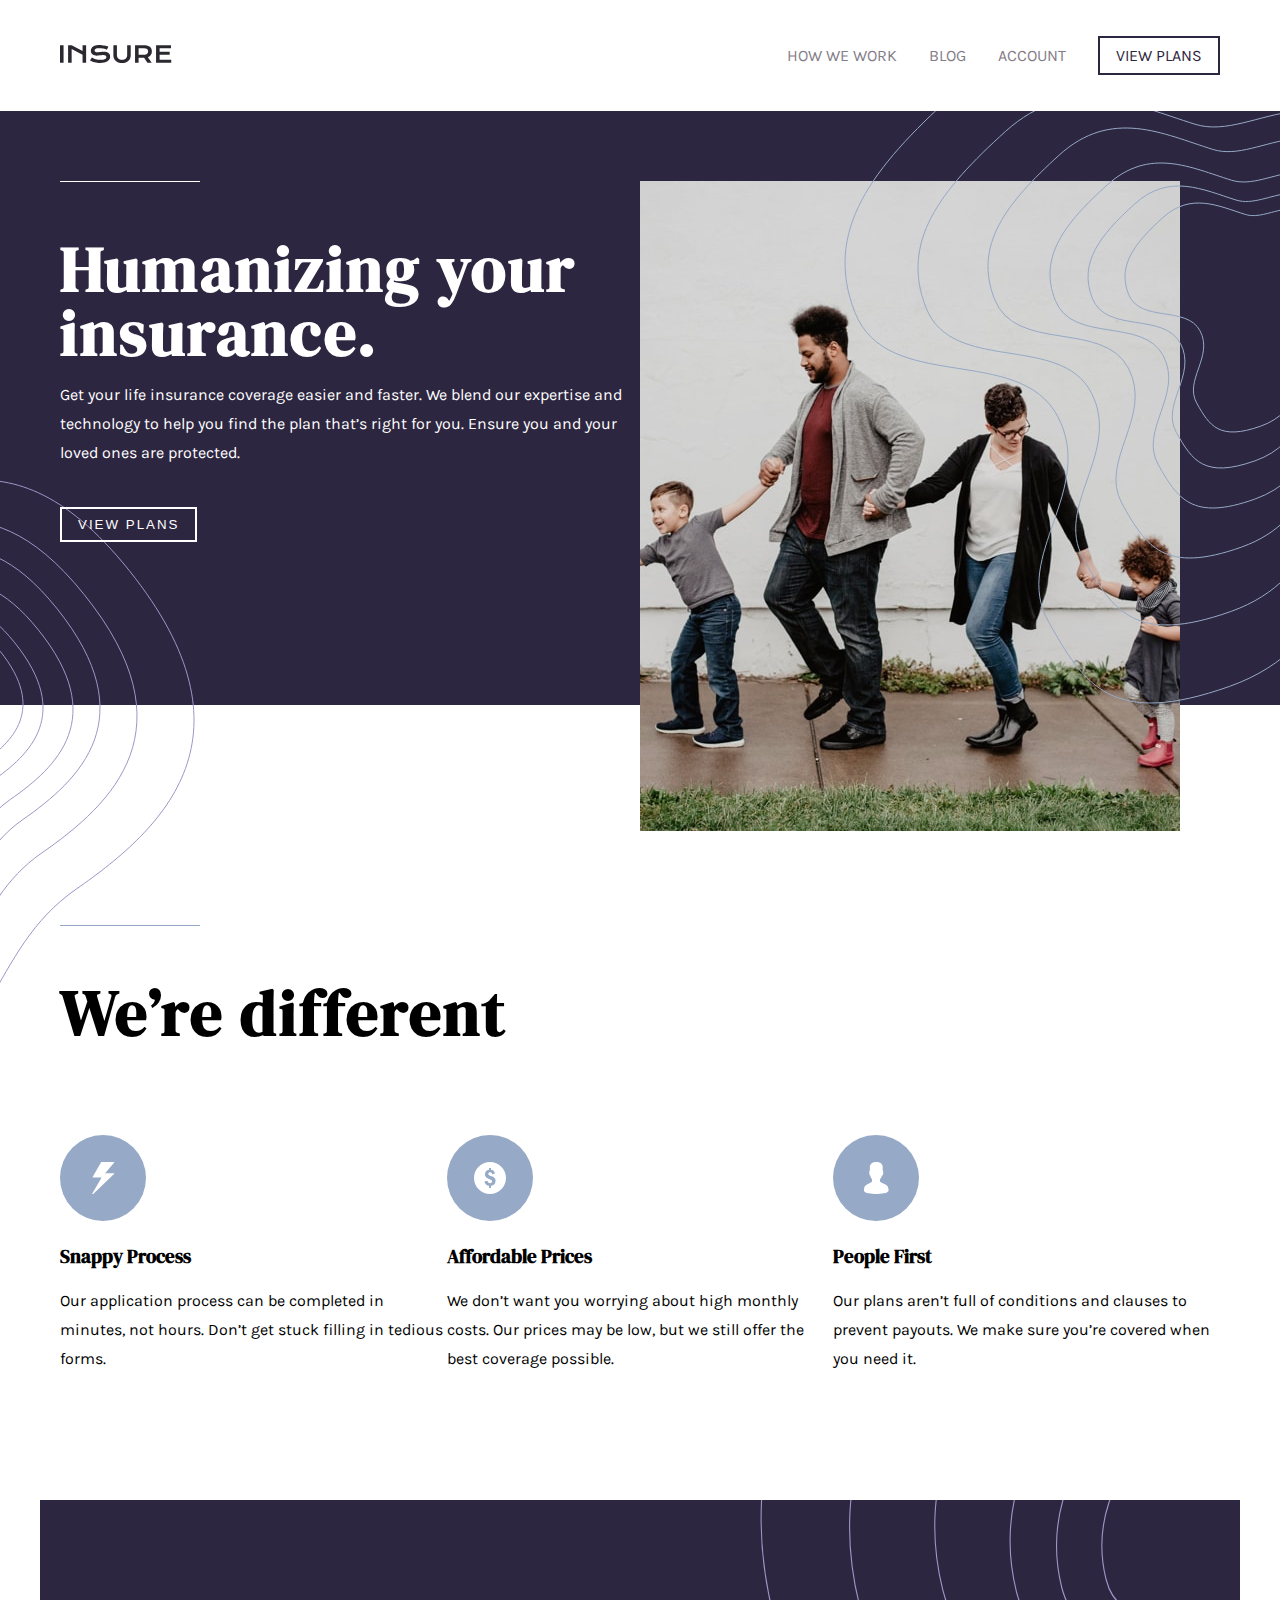
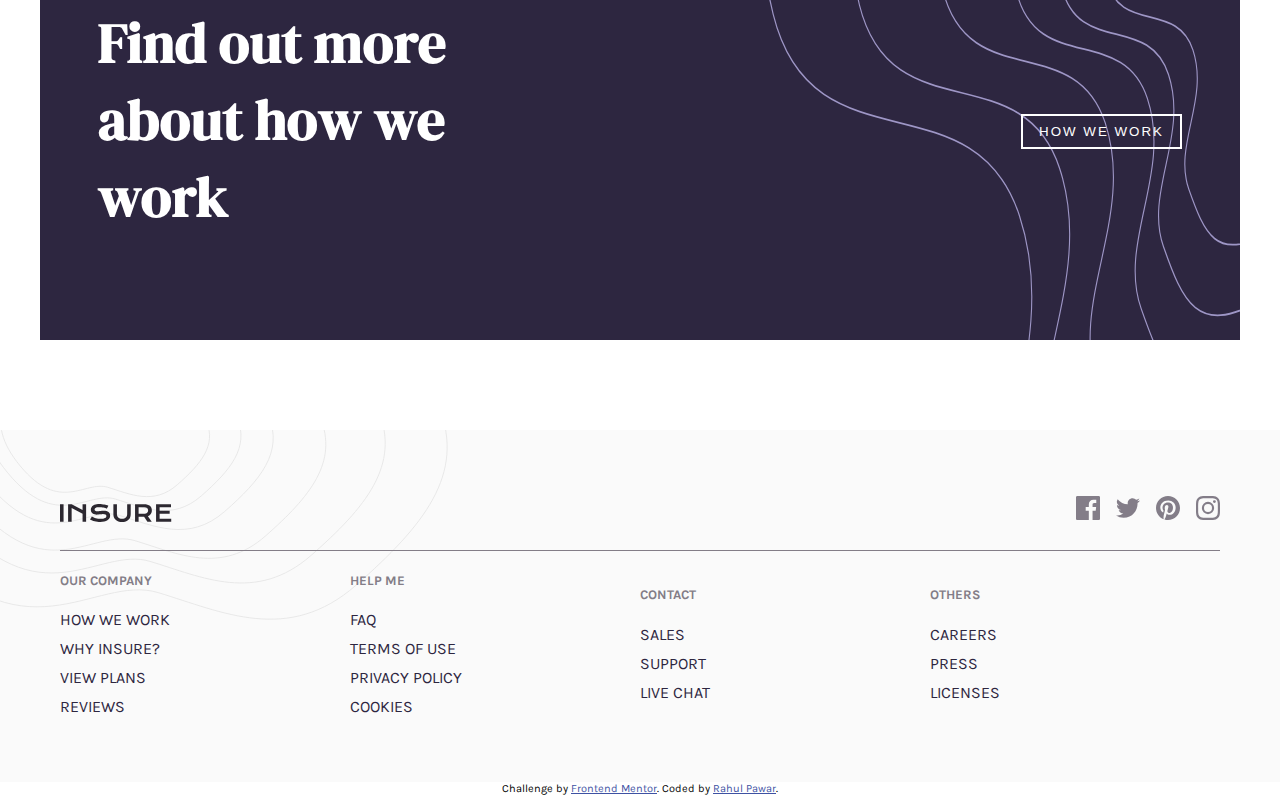
==== commit 150d9870: "Challenge complete" ====
--- a/challenge2/index.html
+++ b/challenge2/index.html
@@ -11,16 +11,31 @@
   <link href="https://fonts.googleapis.com/css2?family=Karla&display=swap" rel="stylesheet" />
   <link rel="stylesheet" href="style.css" />
   <title>Challenge 2 | Insure landing page</title>
+  <style>
+    .attribution {
+      font-size: 11px;
+      text-align: center;
+    }
+    .attribution a {
+      color: #3e52a3;
+    }
+  </style>
+  <script src="main.js" defer></script>
+  <!-- The defer attribute is a boolean attribute. When present, it specifies that the script is executed when the page has finished parsing. -->
 </head>
 
 <body>
   <nav class="navbar">
     <div class="container">
       <div class="flex start">
-        <div>
+        <div class="flex">
           <img src="./images/logo.svg" alt="INSURE logo" />
         </div>
-        <ul>
+        <button class ="hamburger" id="toggle">
+          <img class="open" src="./images/icon-hamburger.svg" alt="hamburger" />
+          <img class="close" src="./images/icon-close.svg" alt="close" />
+        </button>
+        <ul id="menu">
           <li><a href="#">HOW WE WORK</a></li>
           <li><a href="#">BLOG</a></li>
           <li><a href="#">ACCOUNT</a></li>
@@ -31,7 +46,7 @@
   </nav>
   <header>
     <div class="container">
-      <div class="flex start">
+      <div class="flex start reverse-flex">
         <div>
           <h1>
             Humanizing your insurance.
@@ -80,16 +95,18 @@
       </div>
     </div>
   </section>
-  <section class="container bg-dark-voilet">
-    <!-- it has padding take care while css -->
-    <div class="flex">
-      <div>
-        <h2>Find out more about how we work</h2>
+  <div>
+    <section class="container bg-dark-voilet">
+      <!-- it has padding take care while css -->
+      <div class="flex">
+        <div>
+          <h2>Find out more about how we work</h2>
+        </div>
+  
+        <button class="btn">How we work</button>
       </div>
-
-      <button class="btn">How we work</button>
-    </div>
-  </section>
+    </section>
+  </div>
   <footer>
     <div class="container">
       <div class="flex social-btn">
@@ -99,16 +116,24 @@
 
         <ul class="flex">
           <li>
-            <i><a href="#"><img src="./images/icon-facebook.svg" alt="FB" /></a></i>
+            <i><a href="#" class="FB">
+              <svg xmlns="http://www.w3.org/2000/svg" width="24" height="24"><path d="M22.675 0H1.325C.593 0 0 .593 0 1.325v21.351C0 23.407.593 24 1.325 24H12.82v-9.294H9.692v-3.622h3.128V8.413c0-3.1 1.893-4.788 4.659-4.788 1.325 0 2.463.099 2.795.143v3.24l-1.918.001c-1.504 0-1.795.715-1.795 1.763v2.313h3.587l-.467 3.622h-3.12V24h6.116c.73 0 1.323-.593 1.323-1.325V1.325C24 .593 23.407 0 22.675 0z"/></svg>
+            </a></i>
           </li>
           <li>
-            <i><a href="#"><img src="./images/icon-twitter.svg" alt="Twitter" /></a></i>
+            <i><a href="#" class="twitter">
+              <svg xmlns="http://www.w3.org/2000/svg" width="24" height="20"><path  d="M24 2.557a9.83 9.83 0 01-2.828.775A4.932 4.932 0 0023.337.608a9.864 9.864 0 01-3.127 1.195A4.916 4.916 0 0016.616.248c-3.179 0-5.515 2.966-4.797 6.045A13.978 13.978 0 011.671 1.149a4.93 4.93 0 001.523 6.574 4.903 4.903 0 01-2.229-.616c-.054 2.281 1.581 4.415 3.949 4.89a4.935 4.935 0 01-2.224.084 4.928 4.928 0 004.6 3.419A9.9 9.9 0 010 17.54a13.94 13.94 0 007.548 2.212c9.142 0 14.307-7.721 13.995-14.646A10.025 10.025 0 0024 2.557z"/></svg>
+            </a></i>
           </li>
           <li>
-            <i><a href="#"><img src="./images/icon-pinterest.svg" alt="Pinterest" /></a></i>
+            <i><a href="#" class="pintrest">
+              <svg xmlns="http://www.w3.org/2000/svg" width="24" height="24"><path d="M12 0C5.373 0 0 5.372 0 12c0 5.084 3.163 9.426 7.627 11.174-.105-.949-.2-2.405.042-3.441.218-.937 1.407-5.965 1.407-5.965s-.359-.719-.359-1.782c0-1.668.967-2.914 2.171-2.914 1.023 0 1.518.769 1.518 1.69 0 1.029-.655 2.568-.994 3.995-.283 1.194.599 2.169 1.777 2.169 2.133 0 3.772-2.249 3.772-5.495 0-2.873-2.064-4.882-5.012-4.882-3.414 0-5.418 2.561-5.418 5.207 0 1.031.397 2.138.893 2.738a.36.36 0 01.083.345l-.333 1.36c-.053.22-.174.267-.402.161-1.499-.698-2.436-2.889-2.436-4.649 0-3.785 2.75-7.262 7.929-7.262 4.163 0 7.398 2.967 7.398 6.931 0 4.136-2.607 7.464-6.227 7.464-1.216 0-2.359-.631-2.75-1.378l-.748 2.853c-.271 1.043-1.002 2.35-1.492 3.146C9.57 23.812 10.763 24 12 24c6.627 0 12-5.373 12-12 0-6.628-5.373-12-12-12z"/></svg>
+            </a></i>
           </li>
           <li>
-            <i><a href="#"><img src="./images/icon-instagram.svg" alt="Instagram" /></a></i>
+            <i><a href="#" class="insta">
+              <svg xmlns="http://www.w3.org/2000/svg" width="24" height="24"><path  d="M12 2.163c3.204 0 3.584.012 4.85.07 3.252.148 4.771 1.691 4.919 4.919.058 1.265.069 1.645.069 4.849 0 3.205-.012 3.584-.069 4.849-.149 3.225-1.664 4.771-4.919 4.919-1.266.058-1.644.07-4.85.07-3.204 0-3.584-.012-4.849-.07-3.26-.149-4.771-1.699-4.919-4.92-.058-1.265-.07-1.644-.07-4.849 0-3.204.013-3.583.07-4.849.149-3.227 1.664-4.771 4.919-4.919 1.266-.057 1.645-.069 4.849-.069zM12 0C8.741 0 8.333.014 7.053.072 2.695.272.273 2.69.073 7.052.014 8.333 0 8.741 0 12c0 3.259.014 3.668.072 4.948.2 4.358 2.618 6.78 6.98 6.98C8.333 23.986 8.741 24 12 24c3.259 0 3.668-.014 4.948-.072 4.354-.2 6.782-2.618 6.979-6.98.059-1.28.073-1.689.073-4.948 0-3.259-.014-3.667-.072-4.947-.196-4.354-2.617-6.78-6.979-6.98C15.668.014 15.259 0 12 0zm0 5.838a6.162 6.162 0 100 12.324 6.162 6.162 0 000-12.324zM12 16a4 4 0 110-8 4 4 0 010 8zm6.406-11.845a1.44 1.44 0 100 2.881 1.44 1.44 0 000-2.881z"/></svg>
+            </a></i>
           </li>
         </ul>
       </div>
--- a/challenge2/style.css
+++ b/challenge2/style.css
@@ -15,6 +15,9 @@
   font-family: "Karla", sans-serif;
   margin: 0;
 }
+p{
+  line-height: 1.8;
+}
 h1,
 h2,
 h3 {
@@ -30,6 +33,7 @@
   border: 2px solid white;
   padding: 8px 16px;
   margin-top: 24px;
+  /* display: inline-block; */
   color: white;
   background-color: transparent;
   cursor: pointer;
@@ -38,6 +42,7 @@
 }
 .btn-nav {
   color: #2d2640 ;
+  /* display: inline-block; */
   border: 2px solid #2d2640;
 }
 
@@ -59,22 +64,34 @@
 
 /*Styling the navigation bar*/
 
+
+nav.navbar button{
+  display: none;
+}
 nav.navbar ul {
   display: flex;
   align-items: center;
   list-style-type: none;
   padding: 0;
 }
+nav.navbar .flex div{
+  align-items: flex-start;
+  padding: 25px;
+  padding-left: 0;
+}
+
 nav.navbar li {
   margin-left: 32px;
 }
 nav.navbar li a {
   text-decoration: none;
+  display: inline-block;
   color: #837d87;
   letter-spacing: 0;
 }
 #violet-btn{
-  color: #2d2640 
+  color: #2d2640 ;
+  margin-top: 0;
 }
 #violet-btn:hover{
    background-color: #2D2640;
@@ -139,6 +156,7 @@
  */
 .main-img {
   margin-bottom: -200px;
+  max-width: 100%;
   /* just to make img down if used margin top box size will increase and desired result isnt achived */
 }
 /*adding common section style*/
@@ -185,6 +203,9 @@
 footer ul.flex li {
   margin-left: 20px;
 }
+footer ul.flex li:not(:first-child){
+  margin-left: 16px;
+}
 footer ul {
   list-style-type: none;
   padding: 0;
@@ -197,6 +218,194 @@
   text-transform: uppercase;
   text-decoration: none;
 }
+svg{
+  fill: #837D88;
+}
+svg:hover{
+  fill:black;
+}
 .social-btn {
   border-bottom: 1px solid #837d87;
 }
+
+/*Moblie styling */
+
+@media screen and (max-width: 768px){
+  body{
+    text-align: center;
+  }
+  .flex{
+    flex-direction: column;
+  }
+  nav.navbar button{
+    display: inline;
+    background-color: transparent;
+    border: 0;
+    cursor: pointer;
+  }
+  nav.navbar{
+    padding: 20px 0;
+  }
+ 
+  
+  /*Moblie nav styling*/
+
+  nav.navbar .flex{
+    flex-direction: row;
+  }
+  nav.navbar ul{
+    display: none;
+  }
+  nav.navbar button{
+    border: 0;
+  }
+  
+  nav.navbar .hamburger {
+    background-color: transparent;
+    border: 0px;
+    padding: 0;
+    cursor: pointer;
+    display: flex;
+  }
+  nav .hamburger .close{
+    display: none;
+  }
+  nav .hamburger.show .open{
+    display: none;
+  }
+  nav .hamburger.show .close{
+    display: block;
+  }
+  nav ul.show{
+    background-color: #2B272F;
+    display: flex;
+    flex-direction: column;
+    position: fixed;
+    /* align-items: center; */
+    margin: 0;
+    top:120px;
+    left:0;
+    height: 100vh;
+    width: 100vw;
+    z-index:100;
+    background-image: url("./images/bg-pattern-mobile-nav.svg");
+  background-repeat: no-repeat;
+  background-position: bottom left;
+  background-size: 100% 38%;
+  position: absolute;
+  }
+  nav.navbar ul li{
+    margin: 32px 0;
+    padding: 8px;
+    
+  }
+  
+  nav.navbar ul li:nth-child(4){
+    width: 90%
+  }
+  nav.navbar ul a{
+      color: white;
+      
+  }
+  
+  #violet-btn{
+    color: white ;
+    border: 2px solid white;
+    height: 56px;
+    padding: 16px;
+    margin: auto;
+    width: 100%;
+  }
+  nav.navbar .flex div{
+    align-items: flex-start;
+    padding: 12px;
+  }
+  
+  /*Moblie header styling*/
+  
+  header{
+    padding-top: 0;
+    position: relative;
+  }
+  header .container{
+    padding: 0;
+  }
+  header::before {
+  content: "";
+  background-image: url("./images/bg-pattern-intro-left-mobile.svg");
+  background-repeat: no-repeat;
+  background-position: top left;
+  position: absolute;
+  top: 0;
+  right: 0;
+  height: 100%;
+  width: 50%;
+  z-index: 1;
+}
+header::after {
+  content: "";
+  background-image: url("./images/bg-pattern-intro-right-mobile.svg");
+  background-repeat: no-repeat;
+  background-position: bottom right;
+  position: absolute;
+  /* bottom: -47%; */
+  left: 0;
+  height: 100%;
+  width: 100%;
+  z-index: 0;
+}
+  header h1{
+    width: 80%;
+    margin: auto;
+    font-size: 56px;
+  }
+  h1::before {
+    content: "";
+    background-color: white;
+    position: absolute;
+    top: 0;
+    left: 50%;
+    height: 1px;
+    width: 200px;
+    transform: translateX(-50%);
+  }
+  .main-img{
+    margin-bottom: 0;
+    width: 100%;
+    margin-bottom: -6px;
+  }
+  .reverse-flex{
+    flex-direction: column-reverse;
+  }
+  
+  /*Moblie sections styling especially that violetbox styling*/
+  
+  section.container{
+    width:90%;
+  }
+  .bg-dark-voilet{
+    background-image: url("./images/bg-pattern-how-we-work-mobile.svg");
+    padding: 45px;
+    background-image: url("./images/bg-pattern-how-we-work-mobile.svg");
+    background-repeat: no-repeat;
+    background-position: top right;
+    background-size: 54% 100%;
+  }
+  .bg-dark-voilet h2{
+    width: 100%;
+    margin-bottom: 24px;
+  }
+
+  /*Moblie Footer styling*/
+  
+  footer{
+    background-image: url(./images/bg-pattern-footer-mobile.svg);
+    background-size: 100% 14%;
+  }
+
+  footer ul.flex {
+    flex-direction: row;
+  
+  }
+
+}